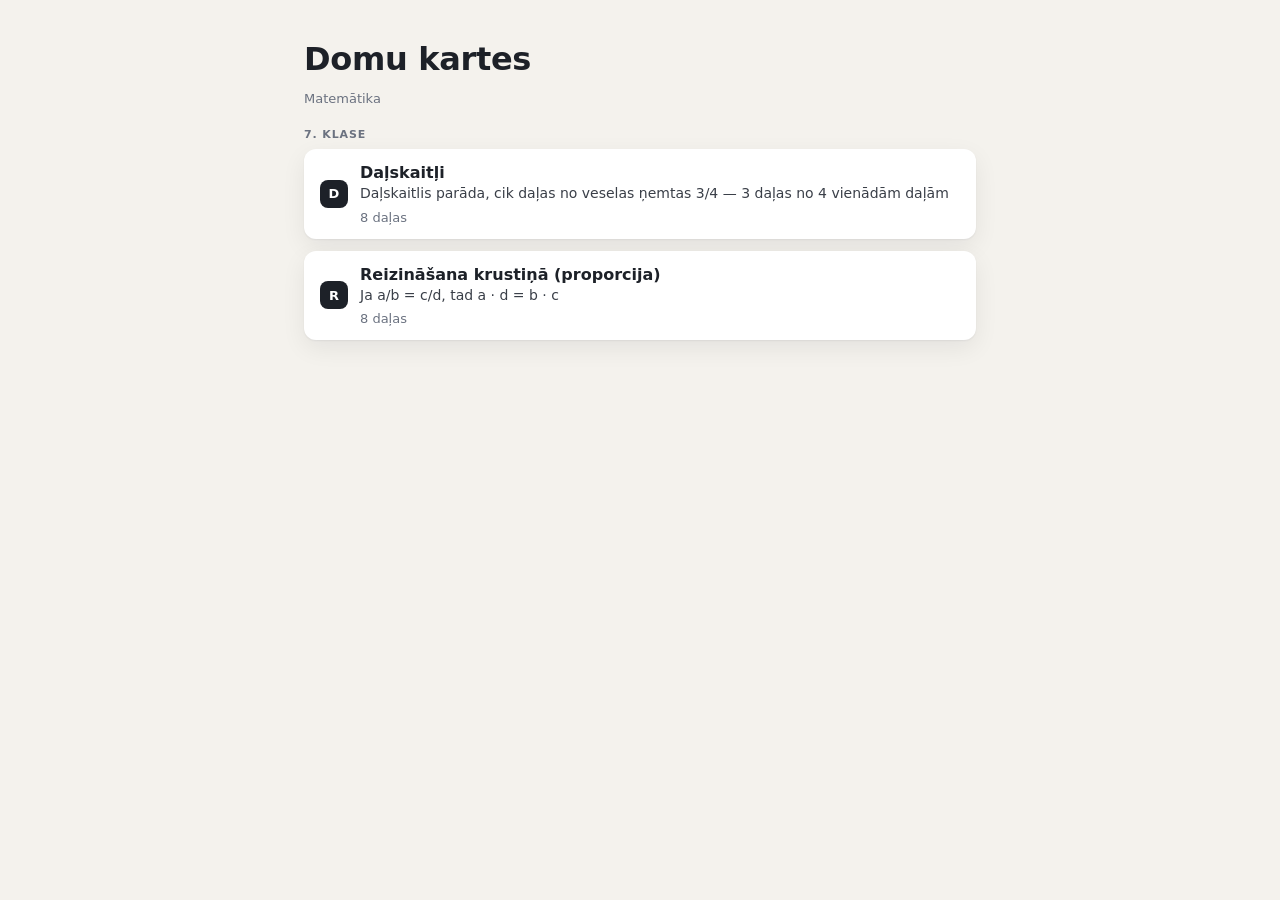
==== index.html @ d73908e3 "Publish the first two grade-7 topics." ====
<!DOCTYPE html>
<html lang="lv">
<head>
<meta charset="utf-8">
<meta name="viewport" content="width=device-width, initial-scale=1, viewport-fit=cover">
<title>Domu kartes</title>
<meta name="description" content="Matemātika">
<link rel="stylesheet" href="assets/site.css">
</head>
<body>
<main class="index">
  <h1 class="brand">Domu kartes</h1>
  <p class="brand-sub">Matemātika</p>
  <section class="index-group"><h2 class="side-label">7. klase</h2><div class="index-topics"><a class="topic-card" href="dalskaitli/index.html"><span class="topic-icon">D</span><span class="topic-card-title">Daļskaitļi</span><span class="topic-card-text">Daļskaitlis parāda, cik daļas no veselas ņemtas 3/4 — 3 daļas no 4 vienādām daļām</span><span class="topic-card-parts">8 daļas</span></a><a class="topic-card" href="proporcija-krustins/index.html"><span class="topic-icon">R</span><span class="topic-card-title">Reizināšana krustiņā (proporcija)</span><span class="topic-card-text">Ja a/b = c/d, tad a · d = b · c</span><span class="topic-card-parts">8 daļas</span></a></div></section>
</main>
</body>
</html>
---- assets/site.css ----
:root {
  --bg: #f4f2ed;
  --panel: #ffffff;
  --ink: #1d2128;
  --muted: #6b7280;
  --line: #e4e1da;
  --radius: 18px;
  --shadow: 0 1px 2px rgba(20, 20, 30, .06), 0 8px 24px rgba(20, 20, 30, .07);
  --font: "Segoe UI", system-ui, -apple-system, Roboto, "Noto Sans", sans-serif;
}
* { box-sizing: border-box; }
html, body { margin: 0; height: 100%; }
body {
  font-family: var(--font);
  color: var(--ink);
  background: var(--bg);
  -webkit-font-smoothing: antialiased;
  -webkit-tap-highlight-color: transparent;
}
button { font: inherit; color: inherit; cursor: pointer; }
a { color: #1864ab; }
.topic-btn, .section-btn, .toc a, .dots a, .primary, .brand-link, .topic-card {
  text-decoration: none;
}

/* ---------- Page layout ---------- */
.app {
  display: grid;
  grid-template-columns: 250px minmax(0, 1fr) 330px;
  gap: 28px;
  max-width: 1480px;
  margin: 0 auto;
  padding: 24px 28px 40px;
  min-height: 100%;
  align-items: start;
}
.topbar { display: none; }

/* ---------- Left: topics ---------- */
.sidebar { position: sticky; top: 24px; }
.brand-link { display: block; color: inherit; }
.brand { font-weight: 700; font-size: 20px; margin: 4px 0 2px; letter-spacing: -.01em; }
.brand-sub { color: var(--muted); font-size: 13px; margin-bottom: 22px; }
.side-label {
  text-transform: uppercase; letter-spacing: .08em;
  font-size: 11px; font-weight: 700; color: var(--muted); margin: 0 0 8px;
}
.topic-list { list-style: none; margin: 0; padding: 0; }
.topic-btn {
  display: flex; align-items: center; gap: 10px; width: 100%;
  padding: 10px 12px; border: 0; border-radius: 12px; background: transparent;
  text-align: left; font-weight: 600; font-size: 15px; color: inherit; cursor: pointer;
}
.topic-btn:hover { background: rgba(0, 0, 0, .04); }
.topic.active > .topic-btn { background: var(--panel); box-shadow: var(--shadow); }
.topic-icon {
  width: 28px; height: 28px; border-radius: 8px; flex: none;
  display: grid; place-items: center; font-size: 13px; font-weight: 700;
  background: var(--ink); color: #fff;
}
.sections { list-style: none; margin: 6px 0 10px; padding: 0 0 0 18px; display: none; }
.topic.active .sections { display: block; }
.section-btn {
  display: flex; align-items: center; gap: 9px; width: 100%;
  padding: 6px 10px; border: 0; background: transparent; border-radius: 9px;
  text-align: left; font-size: 14px; color: #3a3f48; line-height: 1.25; cursor: pointer;
}
.section-btn:hover { background: rgba(0, 0, 0, .04); }
.section-btn.current { background: rgba(0, 0, 0, .06); color: var(--ink); font-weight: 600; }
.dot { width: 9px; height: 9px; border-radius: 50%; flex: none; background: var(--c, #9aa0a6); }

/* ---------- Middle: carousel ---------- */
.stage { min-width: 0; display: flex; flex-direction: column; align-items: center; }
.stage-head { width: 100%; max-width: 560px; margin: 2px 0 14px; display: flex; align-items: baseline; justify-content: space-between; gap: 12px; }
.stage-title { font-size: 26px; font-weight: 700; margin: 0; letter-spacing: -.015em; }
.stage-count { color: var(--muted); font-size: 14px; font-variant-numeric: tabular-nums; white-space: nowrap; }
.carousel { position: relative; width: 100%; max-width: 560px; }
.track {
  display: flex; overflow-x: auto; scroll-snap-type: x mandatory;
  scroll-behavior: smooth; scrollbar-width: none; overscroll-behavior-x: contain;
  border-radius: var(--radius);
}
.track::-webkit-scrollbar { display: none; }
.slide {
  flex: 0 0 100%; scroll-snap-align: center; scroll-snap-stop: always;
  padding: 0 1px;
  display: flex;
}
.card {
  width: 100%; min-height: 0; aspect-ratio: 4 / 5;
  background: var(--panel); border-radius: var(--radius); box-shadow: var(--shadow);
  padding: 30px 30px 22px; display: flex; flex-direction: column;
  position: relative;
}
.card::before {
  content: ""; position: absolute; inset: 0 0 auto 0; height: 6px; background: var(--c, var(--ink));
  border-radius: var(--radius) var(--radius) 0 0;
}
.card-top {
  display: flex; align-items: center; justify-content: space-between;
  font-size: 12px; font-weight: 700; letter-spacing: .08em; text-transform: uppercase; color: var(--muted);
  margin-bottom: 18px;
}
.badge {
  display: inline-grid; place-items: center; min-width: 30px; height: 30px; padding: 0 8px;
  border-radius: 9px; background: var(--c); color: #fff; font-size: 14px; letter-spacing: 0;
}
.card h2 { margin: 0 0 14px; font-size: 30px; line-height: 1.12; letter-spacing: -.02em; color: var(--c, var(--ink)); }
.lead { font-size: 18px; line-height: 1.45; margin-bottom: 16px; }
.lead p { margin: 0 0 10px; }
.items { display: grid; gap: 10px; align-content: start; }
.item {
  border-radius: 12px; padding: 12px 14px 12px 16px;
  background: var(--tint); border-left: 4px solid var(--c);
}
.item-title { font-weight: 700; font-size: 16px; margin-bottom: 4px; }
.item-body { font-size: 15.5px; line-height: 1.45; color: #2b3038; }
.item-body p { margin: 0 0 6px; }
.item-body p:last-child { margin-bottom: 0; }
.item.bare { padding: 10px 14px 10px 16px; }
.item.bare .item-title { margin: 0; }
.sub { margin: 8px 0 0; padding-left: 18px; font-size: 14.5px; }
.sub li { margin: 4px 0; }
.card-foot {
  margin-top: auto; padding-top: 16px; display: flex; justify-content: space-between; align-items: center;
  color: var(--muted); font-size: 13px;
}
/* intro slide */
.card.intro { background: var(--ink); color: #f5f5f4; }
.card.intro::before { display: none; }
.card.intro .card-top { color: #a8adb7; }
.card.intro h2 { color: #fff; font-size: 44px; margin-top: 8px; }
.card.intro .lead { color: #e7e5e4; font-size: 19px; }
.card.intro strong { color: #fff; }
.toc { list-style: none; padding: 0; margin: 6px 0 0; display: grid; gap: 6px; }
.toc a {
  width: 100%; display: flex; align-items: center; gap: 10px; text-align: left;
  border: 0; border-radius: 10px; padding: 7px 10px; background: rgba(255, 255, 255, .07); color: #f5f5f4; font-size: 15px;
}
.toc a:hover { background: rgba(255, 255, 255, .14); }
.toc .n { font-variant-numeric: tabular-nums; color: #a8adb7; width: 1.4em; }
.card.intro .card-foot { color: #a8adb7; }
/* closing slide */
.card.map .summary-map { flex: 1 0 340px; position: relative; overflow: hidden; margin: 4px -10px 0; }
.primary {
  border: 0; border-radius: 12px; padding: 11px 16px; font-weight: 600;
  background: var(--ink); color: #fff; display: inline-flex; align-items: center; gap: 8px;
  cursor: pointer;
}
.primary:hover { background: #343a46; color: #fff; }
.mini-card .primary { width: 100%; justify-content: center; box-sizing: border-box; }

.nav {
  position: absolute; top: 50%; transform: translateY(-50%);
  width: 44px; height: 44px; border-radius: 50%; border: 0;
  background: var(--panel); box-shadow: var(--shadow); font-size: 20px; display: grid; place-items: center;
}
.nav:disabled { opacity: .3; cursor: default; }
.nav.prev { left: -64px; }
.nav.next { right: -64px; }
.dots { display: flex; gap: 7px; justify-content: center; margin-top: 16px; }
.dots a { width: 8px; height: 8px; padding: 0; border-radius: 4px; background: #cdc9c0; transition: width .2s; }
.dots a.on { width: 22px; background: var(--ink); }

/* content details */
img.math { border: 0; border-radius: 0; max-width: none; background: none; padding: 0; }
.math-display { display: block; text-align: center; }
.math-error { font-family: Consolas, ui-monospace, monospace; font-size: .92em; }
.card.intro img.math, .node.root img.math { filter: invert(1); }
code { font-family: Consolas, ui-monospace, monospace; font-size: .92em; background: rgba(0,0,0,.06); padding: 1px 4px; border-radius: 4px; }
img { max-width: 100%; border-radius: 8px; }
.img-missing { display: inline-block; padding: 2px 6px; border: 1px dashed #aaa; border-radius: 4px; color: var(--muted); font-size: .9em; }
table { border-collapse: collapse; font-size: .95em; }
th, td { border: 1px solid var(--line); padding: 3px 7px; }
blockquote { margin: 4px 0; padding-left: 10px; border-left: 3px solid var(--line); color: #444; }

/* ---------- Right: mini-map ---------- */
.aside { position: sticky; top: 24px; }
.mini-card { background: var(--panel); border-radius: var(--radius); box-shadow: var(--shadow); padding: 16px 16px 14px; }
.mini-head { display: flex; justify-content: space-between; align-items: center; margin-bottom: 10px; }
.mini-head .side-label { margin: 0; }
.icon-btn {
  border: 0; background: transparent; border-radius: 8px; width: 32px; height: 32px;
  display: grid; place-items: center; font-size: 17px; color: var(--muted);
}
.icon-btn:hover { background: rgba(0, 0, 0, .06); color: var(--ink); }
.mini { position: relative; height: 300px; overflow: hidden; border-radius: 10px; background: #fbfaf8; }
.mini-now { font-size: 14px; margin: 12px 2px 12px; color: var(--muted); min-height: 1.3em; }
.mini-now b { color: var(--ink); }

/* ---------- Map drawing (mini, summary and full) ---------- */
.world { position: absolute; left: 0; top: 0; transform-origin: 0 0; }
.edges { position: absolute; left: 0; top: 0; overflow: visible; pointer-events: none; }
.edges path { fill: none; stroke: var(--c, #9a9a9a); stroke-width: 2; vector-effect: non-scaling-stroke; transition: opacity .25s; }
.node {
  position: absolute; left: 0; top: 0; width: max-content; max-width: 280px;
  background: #fff; border: 1.5px solid var(--c, #9a9a9a); border-radius: 8px;
  padding: 5px 10px; font-size: 14px; line-height: 1.3; transition: opacity .25s, background .25s;
}
.node.root { background: var(--ink); color: #fff; border-color: var(--ink); font-size: 18px; font-weight: 700; padding: 8px 14px; }
.node .t { font-weight: 600; }
.node.root .t { font-weight: 700; }
.node .c { font-size: 13px; font-weight: 400; margin-top: 4px; padding-top: 4px; border-top: 1px solid #e6e6e6; color: #333; }
.node .c p { margin: 0 0 4px; }
.node .c p:last-child { margin: 0; }
.node.root .c { color: #e7e5e4; border-top-color: rgba(255,255,255,.2); }
.node .fold {
  position: absolute; top: 50%; transform: translateY(-50%);
  min-width: 20px; height: 20px; border-radius: 10px; padding: 0 5px;
  background: var(--c, #666); color: #fff; font-size: 11px; font-weight: 700; display: grid; place-items: center;
}
.node .fold.r { right: -27px; } .node .fold.l { left: -27px; }
.mini .node, .summary-map .node { cursor: pointer; }
.mini .world { transition: transform .45s cubic-bezier(.3, .7, .2, 1); }
.mini .node.dim, .mini path.dim { opacity: .18; }
.mini .node.hot { background: var(--tint); }
.mini .node.root.hot { background: var(--ink); }

/* ---------- Full map overlay ---------- */
.overlay { position: fixed; inset: 0; z-index: 50; background: #fbfaf8; display: none; flex-direction: column; }
.overlay.open { display: flex; }
.ov-bar {
  display: flex; align-items: center; gap: 8px; padding: 10px 14px;
  padding-top: max(10px, env(safe-area-inset-top));
  background: var(--panel); border-bottom: 1px solid var(--line);
}
.ov-title { font-weight: 700; font-size: 17px; margin-right: auto; overflow: hidden; text-overflow: ellipsis; white-space: nowrap; }
.tool {
  height: 36px; min-width: 36px; padding: 0 12px; border-radius: 10px; border: 1px solid var(--line);
  background: #fff; font-size: 14px; display: inline-flex; align-items: center; justify-content: center; gap: 6px;
}
.tool:hover { background: #f3f2ef; }
.tool.on { background: var(--ink); color: #fff; border-color: var(--ink); }
.viewport {
  flex: 1; position: relative; overflow: hidden; touch-action: none; cursor: grab;
  background-image: radial-gradient(#dcd8cf 1px, transparent 1px); background-size: 22px 22px;
}
.viewport.dragging { cursor: grabbing; }
.viewport .node { cursor: pointer; user-select: none; }
.ov-hint { position: absolute; left: 50%; bottom: max(14px, env(safe-area-inset-bottom)); transform: translateX(-50%);
  background: rgba(29, 33, 40, .82); color: #fff; font-size: 13px; padding: 7px 12px; border-radius: 20px; pointer-events: none;
  transition: opacity .6s; white-space: nowrap; }

/* ---------- Index ---------- */
.index { max-width: 720px; margin: 0 auto; padding: 40px 24px 64px; }
.index > .brand { font-size: 32px; margin: 0 0 6px; }
.index-group { margin: 0 0 28px; }
.index-topics { display: grid; gap: 12px; }
.topic-card {
  display: grid;
  grid-template-columns: 28px minmax(0, 1fr);
  column-gap: 12px;
  row-gap: 2px;
  align-items: center;
  padding: 14px 16px;
  background: var(--panel);
  border-radius: 12px;
  box-shadow: var(--shadow);
  color: inherit;
}
.topic-card:hover { background: rgba(0, 0, 0, .03); }
.topic-card .topic-icon { grid-row: 1 / span 3; }
.topic-card-title { font-weight: 700; font-size: 16px; }
.topic-card-text { color: #3a3f48; font-size: 14px; line-height: 1.4; }
.topic-card-parts { color: var(--muted); font-size: 13px; margin-top: 4px; }

/* ---------- Drawer (narrow screens) ---------- */
.scrim { position: fixed; inset: 0; background: rgba(0,0,0,.35); z-index: 40; display: none; }
.scrim.open { display: block; }

/* Medium: topics move into a drawer */
@media (max-width: 1180px) {
  .app { grid-template-columns: minmax(0, 1fr) 300px; padding-top: 0; }
  .topbar {
    display: flex; grid-column: 1 / -1; align-items: center; gap: 10px;
    padding: 14px 0 6px; position: sticky; top: 0; z-index: 30; background: var(--bg);
  }
  .topbar .brand { margin: 0; font-size: 18px; }
  .sidebar {
    position: fixed; z-index: 45; top: 0; bottom: 0; left: 0; width: 290px; max-width: 85vw;
    background: var(--bg); padding: 22px 16px; transform: translateX(-105%); transition: transform .25s;
    overflow-y: auto; box-shadow: var(--shadow);
  }
  .sidebar.open { transform: none; }
  .nav.prev { left: -22px; } .nav.next { right: -22px; }
}
/* Phone: one column, mini-map under the carousel */
@media (max-width: 760px) {
  .app { grid-template-columns: minmax(0, 1fr); gap: 18px; padding: 0 14px 28px; }
  .aside { position: static; }
  .stage-title { font-size: 22px; }
  .card { aspect-ratio: auto; min-height: 118vw; max-height: none; padding: 24px 20px 18px; }
  .card h2 { font-size: 26px; }
  .card.intro h2 { font-size: 36px; }
  .lead { font-size: 17px; }
  .nav { display: none; }
  .mini { height: 220px; }
  .ov-hint { white-space: normal; width: max-content; max-width: calc(100% - 28px); text-align: center; }
}
@media (prefers-reduced-motion: reduce) { .track { scroll-behavior: auto; } * { transition: none !important; } }
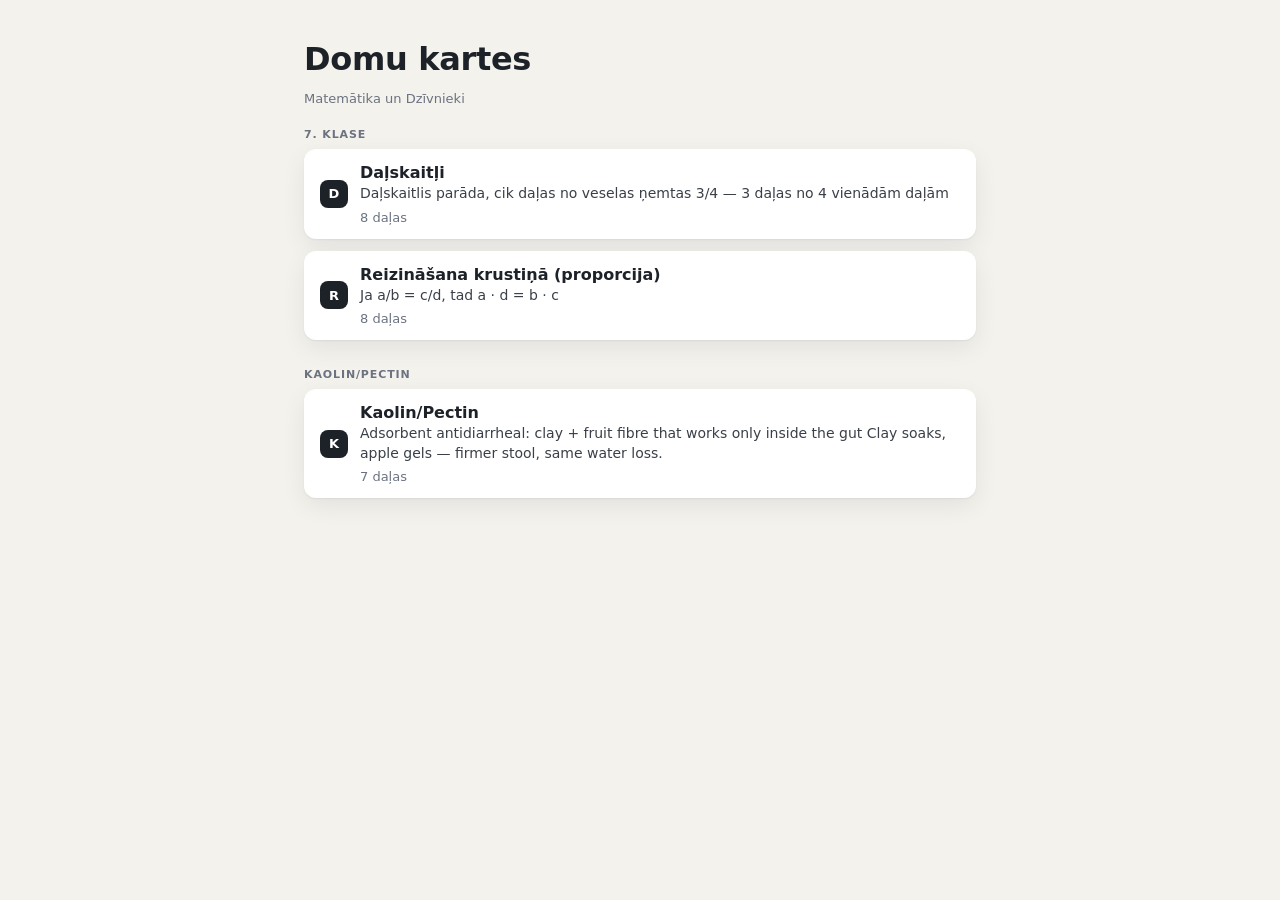
==== commit d5f67fcc: "Added kaolin pectine" ====
--- a/index.html
+++ b/index.html
@@ -4,14 +4,14 @@
 <meta charset="utf-8">
 <meta name="viewport" content="width=device-width, initial-scale=1, viewport-fit=cover">
 <title>Domu kartes</title>
-<meta name="description" content="Matemātika">
+<meta name="description" content="Matemātika un Dzīvnieki">
 <link rel="stylesheet" href="assets/site.css">
 </head>
 <body>
 <main class="index">
   <h1 class="brand">Domu kartes</h1>
-  <p class="brand-sub">Matemātika</p>
-  <section class="index-group"><h2 class="side-label">7. klase</h2><div class="index-topics"><a class="topic-card" href="dalskaitli/index.html"><span class="topic-icon">D</span><span class="topic-card-title">Daļskaitļi</span><span class="topic-card-text">Daļskaitlis parāda, cik daļas no veselas ņemtas 3/4 — 3 daļas no 4 vienādām daļām</span><span class="topic-card-parts">8 daļas</span></a><a class="topic-card" href="proporcija-krustins/index.html"><span class="topic-icon">R</span><span class="topic-card-title">Reizināšana krustiņā (proporcija)</span><span class="topic-card-text">Ja a/b = c/d, tad a · d = b · c</span><span class="topic-card-parts">8 daļas</span></a></div></section>
+  <p class="brand-sub">Matemātika un Dzīvnieki</p>
+  <section class="index-group"><h2 class="side-label">7. klase</h2><div class="index-topics"><a class="topic-card" href="dalskaitli/index.html"><span class="topic-icon">D</span><span class="topic-card-title">Daļskaitļi</span><span class="topic-card-text">Daļskaitlis parāda, cik daļas no veselas ņemtas 3/4 — 3 daļas no 4 vienādām daļām</span><span class="topic-card-parts">8 daļas</span></a><a class="topic-card" href="proporcija-krustins/index.html"><span class="topic-icon">R</span><span class="topic-card-title">Reizināšana krustiņā (proporcija)</span><span class="topic-card-text">Ja a/b = c/d, tad a · d = b · c</span><span class="topic-card-parts">8 daļas</span></a></div></section><section class="index-group"><h2 class="side-label">Kaolin/Pectin</h2><div class="index-topics"><a class="topic-card" href="kaolin-pectin/index.html"><span class="topic-icon">K</span><span class="topic-card-title">Kaolin/Pectin</span><span class="topic-card-text">Adsorbent antidiarrheal: clay + fruit fibre that works only inside the gut Clay soaks, apple gels — firmer stool, same water loss.</span><span class="topic-card-parts">7 daļas</span></a></div></section>
 </main>
 </body>
 </html>
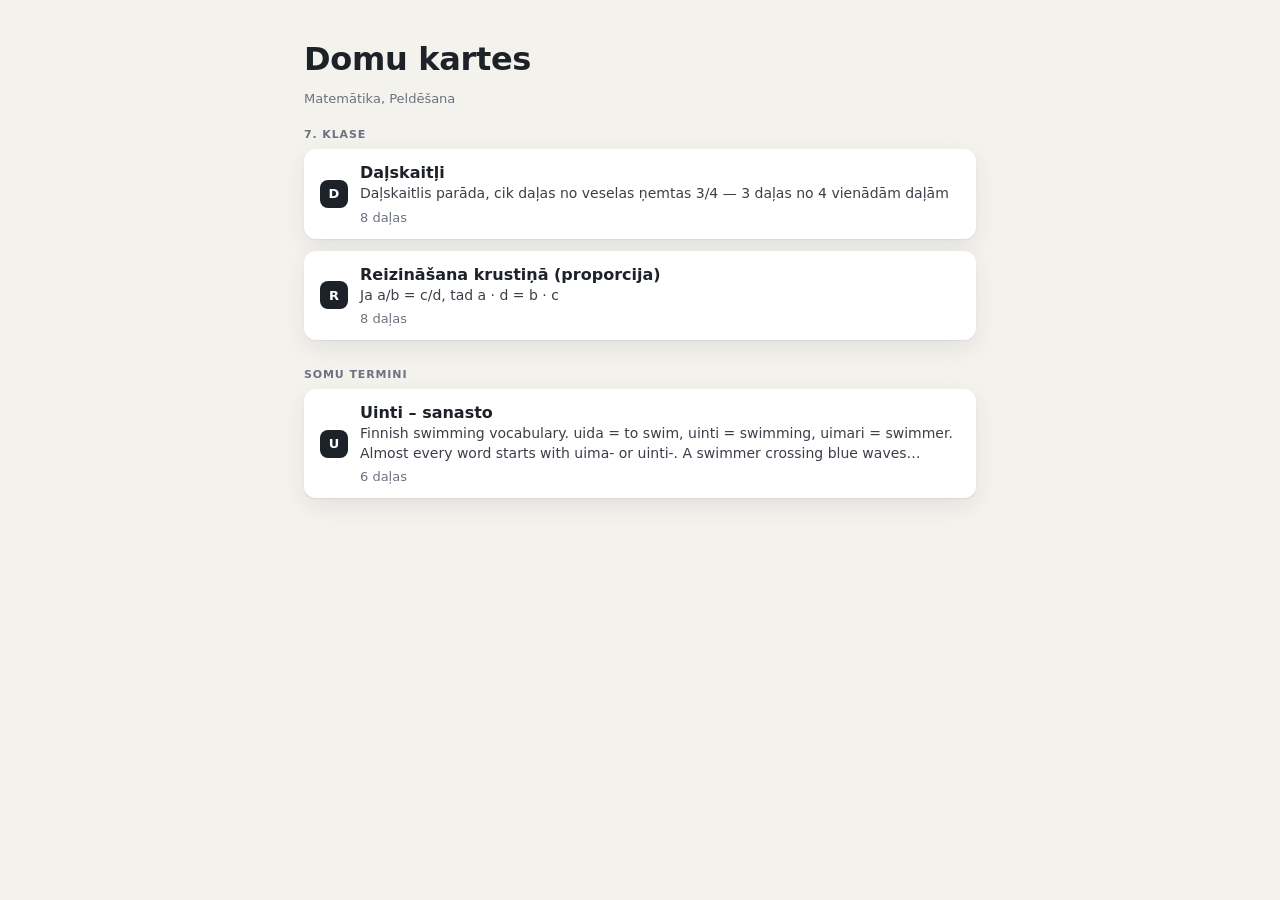
==== commit ea255f5b: "Added swimming" ====
--- a/index.html
+++ b/index.html
@@ -4,14 +4,14 @@
 <meta charset="utf-8">
 <meta name="viewport" content="width=device-width, initial-scale=1, viewport-fit=cover">
 <title>Domu kartes</title>
-<meta name="description" content="Matemātika un Dzīvnieki">
+<meta name="description" content="Matemātika, Peldēšana">
 <link rel="stylesheet" href="assets/site.css">
 </head>
 <body>
 <main class="index">
   <h1 class="brand">Domu kartes</h1>
-  <p class="brand-sub">Matemātika un Dzīvnieki</p>
-  <section class="index-group"><h2 class="side-label">7. klase</h2><div class="index-topics"><a class="topic-card" href="dalskaitli/index.html"><span class="topic-icon">D</span><span class="topic-card-title">Daļskaitļi</span><span class="topic-card-text">Daļskaitlis parāda, cik daļas no veselas ņemtas 3/4 — 3 daļas no 4 vienādām daļām</span><span class="topic-card-parts">8 daļas</span></a><a class="topic-card" href="proporcija-krustins/index.html"><span class="topic-icon">R</span><span class="topic-card-title">Reizināšana krustiņā (proporcija)</span><span class="topic-card-text">Ja a/b = c/d, tad a · d = b · c</span><span class="topic-card-parts">8 daļas</span></a></div></section><section class="index-group"><h2 class="side-label">Kaolin/Pectin</h2><div class="index-topics"><a class="topic-card" href="kaolin-pectin/index.html"><span class="topic-icon">K</span><span class="topic-card-title">Kaolin/Pectin</span><span class="topic-card-text">Adsorbent antidiarrheal: clay + fruit fibre that works only inside the gut Clay soaks, apple gels — firmer stool, same water loss.</span><span class="topic-card-parts">7 daļas</span></a></div></section>
+  <p class="brand-sub">Matemātika, Peldēšana</p>
+  <section class="index-group"><h2 class="side-label">7. klase</h2><div class="index-topics"><a class="topic-card" href="dalskaitli/index.html"><span class="topic-icon">D</span><span class="topic-card-title">Daļskaitļi</span><span class="topic-card-text">Daļskaitlis parāda, cik daļas no veselas ņemtas 3/4 — 3 daļas no 4 vienādām daļām</span><span class="topic-card-parts">8 daļas</span></a><a class="topic-card" href="proporcija-krustins/index.html"><span class="topic-icon">R</span><span class="topic-card-title">Reizināšana krustiņā (proporcija)</span><span class="topic-card-text">Ja a/b = c/d, tad a · d = b · c</span><span class="topic-card-parts">8 daļas</span></a></div></section><section class="index-group"><h2 class="side-label">Somu termini</h2><div class="index-topics"><a class="topic-card" href="uinti-sanasto/index.html"><span class="topic-icon">U</span><span class="topic-card-title">Uinti – sanasto</span><span class="topic-card-text">Finnish swimming vocabulary. uida = to swim, uinti = swimming, uimari = swimmer. Almost every word starts with uima- or uinti-. A swimmer crossing blue waves…</span><span class="topic-card-parts">6 daļas</span></a></div></section>
 </main>
 </body>
 </html>
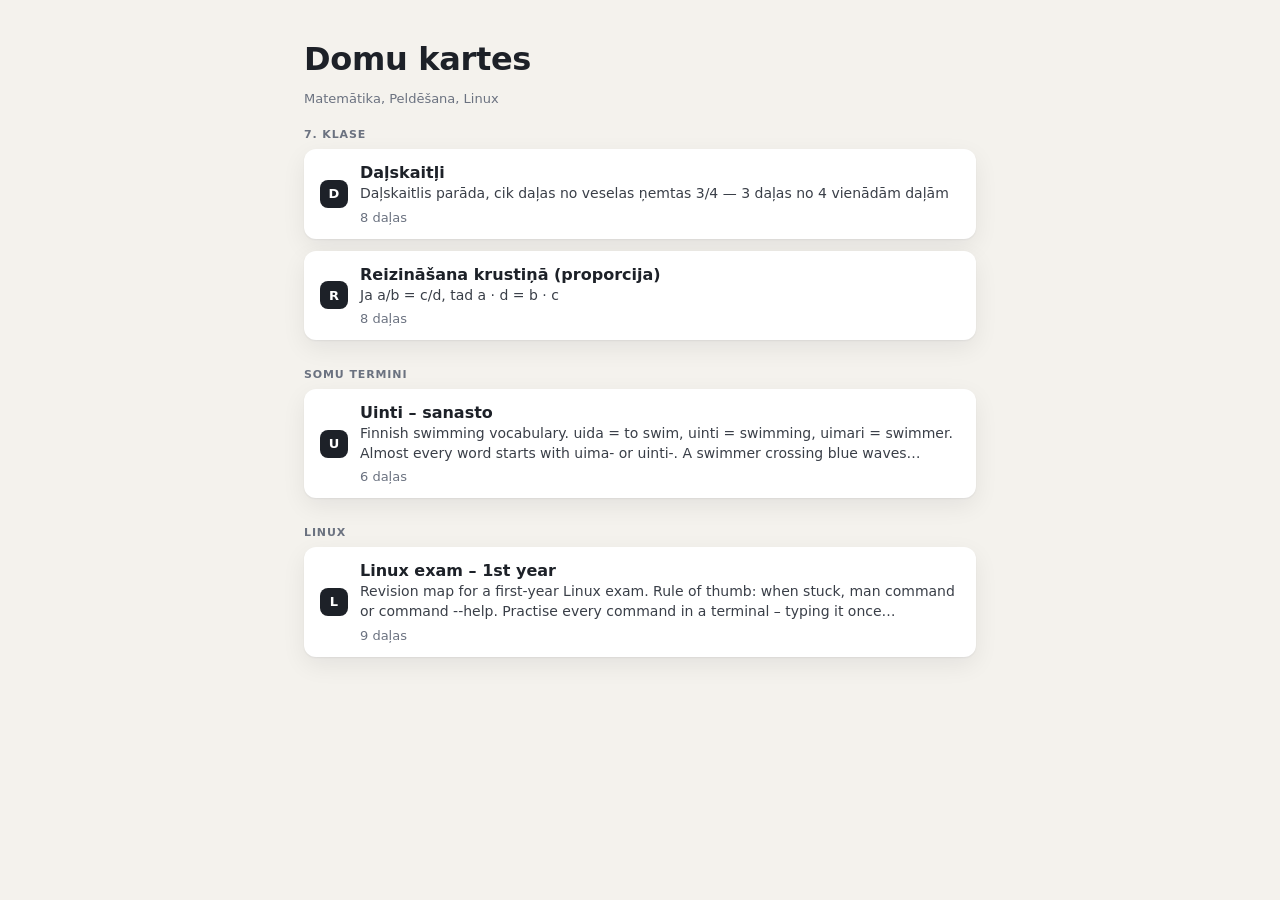
==== commit 8c1a3b9a: "Added linux" ====
--- a/index.html
+++ b/index.html
@@ -4,14 +4,14 @@
 <meta charset="utf-8">
 <meta name="viewport" content="width=device-width, initial-scale=1, viewport-fit=cover">
 <title>Domu kartes</title>
-<meta name="description" content="Matemātika, Peldēšana">
+<meta name="description" content="Matemātika, Peldēšana, Linux">
 <link rel="stylesheet" href="assets/site.css">
 </head>
 <body>
 <main class="index">
   <h1 class="brand">Domu kartes</h1>
-  <p class="brand-sub">Matemātika, Peldēšana</p>
-  <section class="index-group"><h2 class="side-label">7. klase</h2><div class="index-topics"><a class="topic-card" href="dalskaitli/index.html"><span class="topic-icon">D</span><span class="topic-card-title">Daļskaitļi</span><span class="topic-card-text">Daļskaitlis parāda, cik daļas no veselas ņemtas 3/4 — 3 daļas no 4 vienādām daļām</span><span class="topic-card-parts">8 daļas</span></a><a class="topic-card" href="proporcija-krustins/index.html"><span class="topic-icon">R</span><span class="topic-card-title">Reizināšana krustiņā (proporcija)</span><span class="topic-card-text">Ja a/b = c/d, tad a · d = b · c</span><span class="topic-card-parts">8 daļas</span></a></div></section><section class="index-group"><h2 class="side-label">Somu termini</h2><div class="index-topics"><a class="topic-card" href="uinti-sanasto/index.html"><span class="topic-icon">U</span><span class="topic-card-title">Uinti – sanasto</span><span class="topic-card-text">Finnish swimming vocabulary. uida = to swim, uinti = swimming, uimari = swimmer. Almost every word starts with uima- or uinti-. A swimmer crossing blue waves…</span><span class="topic-card-parts">6 daļas</span></a></div></section>
+  <p class="brand-sub">Matemātika, Peldēšana, Linux</p>
+  <section class="index-group"><h2 class="side-label">7. klase</h2><div class="index-topics"><a class="topic-card" href="dalskaitli/index.html"><span class="topic-icon">D</span><span class="topic-card-title">Daļskaitļi</span><span class="topic-card-text">Daļskaitlis parāda, cik daļas no veselas ņemtas 3/4 — 3 daļas no 4 vienādām daļām</span><span class="topic-card-parts">8 daļas</span></a><a class="topic-card" href="proporcija-krustins/index.html"><span class="topic-icon">R</span><span class="topic-card-title">Reizināšana krustiņā (proporcija)</span><span class="topic-card-text">Ja a/b = c/d, tad a · d = b · c</span><span class="topic-card-parts">8 daļas</span></a></div></section><section class="index-group"><h2 class="side-label">Somu termini</h2><div class="index-topics"><a class="topic-card" href="uinti-sanasto/index.html"><span class="topic-icon">U</span><span class="topic-card-title">Uinti – sanasto</span><span class="topic-card-text">Finnish swimming vocabulary. uida = to swim, uinti = swimming, uimari = swimmer. Almost every word starts with uima- or uinti-. A swimmer crossing blue waves…</span><span class="topic-card-parts">6 daļas</span></a></div></section><section class="index-group"><h2 class="side-label">Linux</h2><div class="index-topics"><a class="topic-card" href="linux-eksamens/index.html"><span class="topic-icon">L</span><span class="topic-card-title">Linux exam – 1st year</span><span class="topic-card-text">Revision map for a first-year Linux exam. Rule of thumb: when stuck, man command or command --help. Practise every command in a terminal – typing it once…</span><span class="topic-card-parts">9 daļas</span></a></div></section>
 </main>
 </body>
 </html>
